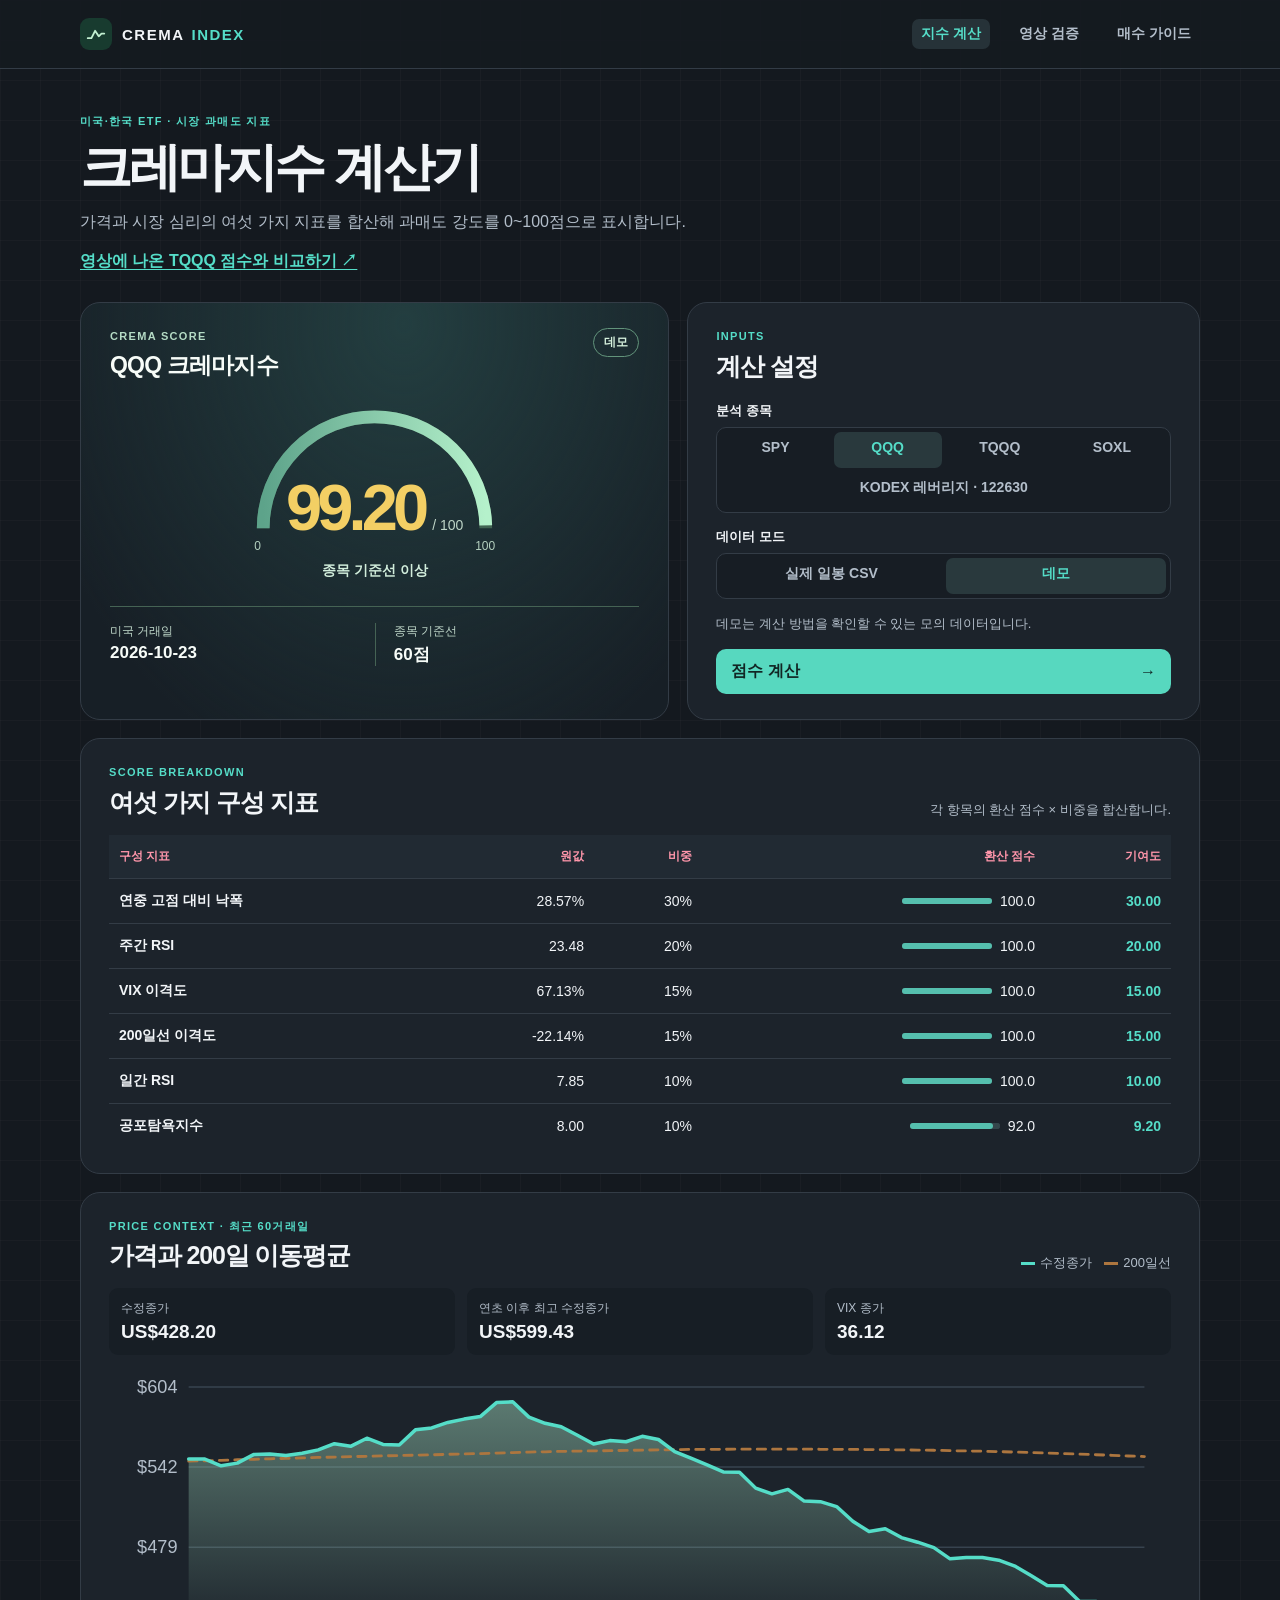
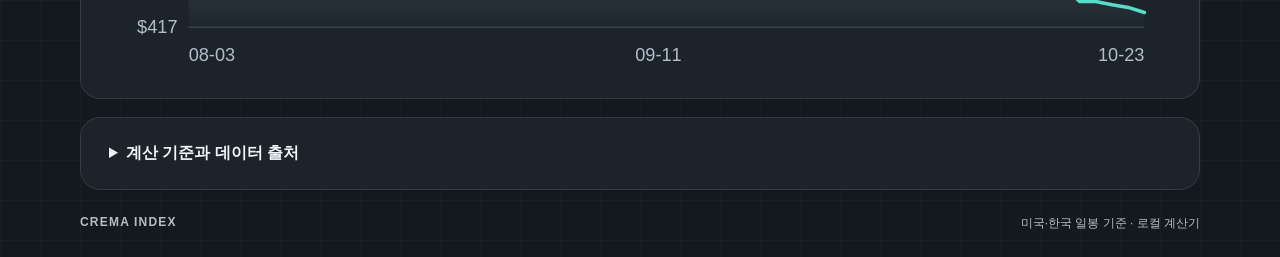
==== index.html @ ec77aab1 "Publish Crema Index web calculator" ====
<!doctype html>
<html lang="ko">
<head>
  <meta charset="utf-8">
  <meta name="viewport" content="width=device-width, initial-scale=1">
  <meta name="description" content="미국 ETF 크레마지수와 KODEX 레버리지 국내형 참고 점수 계산기">
  <title>크레마지수 계산기</title>
  <link rel="icon" type="image/svg+xml" href="./assets/crema.svg">
  <link rel="stylesheet" href="./assets/styles.css">
  <script src="./assets/calculator.js" defer></script>
  <script src="./assets/dashboard.js" defer></script>
</head>
<body>
  <header class="topbar">
    <div class="shell topbar-inner">
      <a class="brand" href="./" aria-label="크레마지수 계산기 홈">
        <span class="brand-mark" aria-hidden="true"><svg viewBox="0 0 24 24" fill="none"><path d="M3 16.5h4l4-8 4 6 3-3h3" stroke="currentColor" stroke-width="2" stroke-linecap="round" stroke-linejoin="round"/></svg></span>
        CREMA<span> INDEX</span>
      </a>
      <nav class="site-nav" aria-label="주 메뉴">
        <a href="./" aria-current="page">지수 계산</a>
        <a href="./verification.html">영상 검증</a>
        <a href="./guide.html">매수 가이드</a>
      </nav>
    </div>
  </header>
  <main class="shell">
    <div class="intro">
      <p class="eyebrow">미국·한국 ETF · 시장 과매도 지표</p>
      <h1>크레마지수 계산기</h1>
      <p>가격과 시장 심리의 여섯 가지 지표를 합산해 과매도 강도를 0~100점으로 표시합니다.</p>
      <p><a class="input-link" href="./verification.html">영상에 나온 TQQQ 점수와 비교하기 ↗</a></p>
    </div>

    <div class="overview">
      <section class="score-panel" aria-labelledby="score-heading">
        <div class="score-header">
          <div>
            <p class="score-kicker">CREMA SCORE</p>
            <h2 id="score-heading"><span id="score-ticker">QQQ</span> <span id="score-kind">크레마지수</span></h2>
          </div>
          <span class="data-badge" id="mode-badge">데모</span>
        </div>
        <div class="gauge" aria-hidden="true">
          <svg viewBox="0 0 250 130">
            <defs><linearGradient id="gauge-gradient"><stop stop-color="#5da38a"/><stop offset="1" stop-color="#b5f1cb"/></linearGradient></defs>
            <path class="gauge-track" d="M 20 119 A 105 105 0 0 1 230 119"/>
            <path id="gauge-fill" d="M 20 119 A 105 105 0 0 1 230 119" pathLength="100" stroke-dasharray="0 100"/>
          </svg>
          <div class="gauge-bounds"><span>0</span><span id="gauge-max">100</span></div>
        </div>
        <div class="score-readout"><strong id="total">—</strong><span id="score-max"> / 100</span></div>
        <p class="score-status" id="score-status" aria-live="polite">계산 준비 중</p>
        <div class="score-footer">
          <div><span id="market-label">미국 거래일</span><strong id="market-date">—</strong></div>
          <div><span>종목 기준선</span><strong id="threshold">60점</strong></div>
        </div>
      </section>

      <section class="card controls" aria-labelledby="controls-heading">
        <p class="eyebrow">INPUTS</p>
        <h2 id="controls-heading">계산 설정</h2>
        <form id="calculator">
          <fieldset>
            <legend>분석 종목</legend>
            <div class="segments tickers">
              <label><input type="radio" name="ticker" value="SPY"><span>SPY</span></label>
              <label><input type="radio" name="ticker" value="QQQ" checked><span>QQQ</span></label>
              <label><input type="radio" name="ticker" value="TQQQ"><span>TQQQ</span></label>
              <label><input type="radio" name="ticker" value="SOXL"><span>SOXL</span></label>
              <label><input type="radio" name="ticker" value="122630.KS"><span>KODEX 레버리지 · 122630</span></label>
            </div>
          </fieldset>
          <fieldset>
            <legend>데이터 모드</legend>
            <div class="segments">
              <label><input type="radio" name="mode" value="live"><span>실제 일봉 CSV</span></label>
              <label><input type="radio" name="mode" value="demo" checked><span>데모</span></label>
            </div>
          </fieldset>
          <p id="demo-help" class="input-help" hidden>데모는 계산 방법을 확인할 수 있는 모의 데이터입니다.</p>
          <fieldset id="price-controls" hidden>
            <legend>일봉 CSV · 브라우저에서만 읽습니다</legend>
            <label for="price-file">선택한 ETF 종가 CSV</label>
            <input id="price-file" type="file" accept=".csv,text/csv">
            <p class="input-help">Date,Close 열에 200거래일 이상의 분할·배당 조정 종가를 넣으세요. 연중 고점이 잘리지 않도록 그해 첫 거래일부터 포함하세요. RSI를 재현하려면 더 긴 이력을 사용하세요.</p>
            <div id="us-volatility-row">
              <label for="us-volatility">VIX 종가 CSV</label>
              <input id="us-volatility" type="file" accept=".csv,text/csv">
              <p class="input-help">Date,Close 열에 ETF와 날짜가 일치하는 최근 50거래일 이상의 VIX 종가를 넣으세요. <a class="input-link" href="https://www.cboe.com/tradable-products/vix/vix-historical-data/" target="_blank" rel="noopener">Cboe 데이터 ↗</a></p>
            </div>
            <p class="input-help">모의 데이터로 CSV 입력을 연습해 보세요. <a class="input-link" href="./assets/price-example.csv" download>ETF 예시</a> · <a class="input-link" href="./assets/vix-example.csv" download>VIX 예시</a> · <a class="input-link" href="./assets/fear-example.csv" download>심리 예시</a></p>
          </fieldset>
          <div id="sentiment-controls" hidden>
            <fieldset class="source-picker">
              <legend>공포탐욕지수</legend>
              <label><input type="radio" name="source" value="manual" checked> 직접 입력</label>
              <label><input type="radio" name="source" value="csv"> CSV</label>
            </fieldset>
            <div id="manual-inputs" hidden>
              <div class="input-row">
                <label for="sentiment">지수 값
                  <input id="sentiment" type="number" min="0" max="100" step="any" placeholder="0~100">
                </label>
                <label for="sentiment-date">관측 날짜
                  <input id="sentiment-date" type="date">
                </label>
              </div>
              <button id="use-market-date" type="button" class="date-action" hidden>가격 기준일 적용</button>
            </div>
            <div id="csv-inputs" hidden>
              <label for="sentiment-file">심리 CSV 파일</label>
              <input id="sentiment-file" type="file" accept=".csv,text/csv">
              <a class="input-link" href="./assets/sentiment-example.csv" download>CSV 예시 다운로드</a>
            </div>
            <p class="input-help">가격 기준일과 같은 날짜의 심리값을 사용합니다. <a class="input-link" href="https://www.cnn.com/markets/fear-and-greed" target="_blank" rel="noopener">CNN 지수 확인 ↗</a></p>
          </div>
          <fieldset id="korea-controls" hidden disabled>
            <legend>한국 시장 데이터 · 선택 입력</legend>
            <label for="korea-volatility">V-KOSPI 200 종가 CSV</label>
            <input id="korea-volatility" type="file" accept=".csv,text/csv">
            <p class="input-help">Date,Close 열에 가격 기준일을 포함한 최근 50개 한국 거래일 종가를 넣으세요. <a class="input-link" href="https://www.data.go.kr/data/15094807/openapi.do" target="_blank" rel="noopener">공식 데이터 안내 ↗</a></p>
            <div class="input-row">
              <label for="korea-fear">국내 심리 지수 값
                <input id="korea-fear" type="number" min="0" max="100" step="any" placeholder="0 공포 · 100 탐욕">
              </label>
              <label for="korea-fear-date">심리 관측 날짜
                <input id="korea-fear-date" type="date">
              </label>
            </div>
            <p class="input-help">국내 두 값이 모두 있으면 국내형 참고 총점을 표시합니다. ETF 가격만 있으면 가격 네 항목의 기여도 합계(75점 만점)가 표시됩니다.</p>
          </fieldset>
          <p class="input-help" id="soxl-note" hidden>SOXL에는 기존 여섯 항목을 적용합니다. SOXL 전용 매수 기준선은 설정하지 않았습니다. <a class="input-link" href="./guide.html#soxl">SOXL 사례 ↗</a></p>
          <button id="submit" type="submit">점수 계산 <span aria-hidden="true">→</span></button>
          <p class="form-message" id="form-message" role="status" aria-live="polite" hidden></p>
        </form>
      </section>
    </div>

    <section class="card breakdown" aria-labelledby="breakdown-heading">
      <div class="section-head">
        <div><p class="eyebrow">SCORE BREAKDOWN</p><h2 id="breakdown-heading">여섯 가지 구성 지표</h2></div>
        <p>각 항목의 환산 점수 × 비중을 합산합니다.</p>
      </div>
      <div class="table-wrap">
        <table>
          <thead><tr><th scope="col">구성 지표</th><th scope="col">원값</th><th scope="col">비중</th><th scope="col">환산 점수</th><th scope="col">기여도</th></tr></thead>
          <tbody id="components"><tr><td colspan="5" class="empty">계산 결과를 불러오고 있습니다.</td></tr></tbody>
        </table>
      </div>
    </section>

    <section class="card price-section" aria-labelledby="price-heading">
      <div class="section-head">
        <div><p class="eyebrow">PRICE CONTEXT · 최근 60거래일</p><h2 id="price-heading">가격과 200일 이동평균</h2></div>
        <div class="chart-legend"><span>수정종가</span><span>200일선</span></div>
      </div>
      <div class="snapshots">
        <div><span>수정종가</span><strong id="price">—</strong></div>
        <div><span>연초 이후 최고 수정종가</span><strong id="high">—</strong></div>
        <div><span id="volatility-label">VIX 종가</span><strong id="vix">—</strong></div>
      </div>
      <p id="chart-empty" class="empty">가격 이력을 불러오고 있습니다.</p>
      <svg id="chart" viewBox="0 0 760 220" role="img" aria-label="최근 60거래일 수정종가와 200일 이동평균선 비교" hidden>
        <defs><linearGradient id="chart-fill" x2="0" y2="1" gradientUnits="objectBoundingBox"><stop stop-color="#9ad0b6" stop-opacity=".5"/><stop offset="1" stop-color="#9ad0b6" stop-opacity=".02"/></linearGradient></defs>
        <g id="chart-grid"></g>
        <path id="price-area" fill="url(#chart-fill)"/>
        <polyline id="average-line" class="average-line"/>
        <polyline id="price-line" class="price-line"/>
      </svg>
    </section>

    <details class="card method" id="method">
      <summary>계산 기준과 데이터 출처</summary>
      <div class="method-body">
        <p>가격은 Yahoo Finance의 수정종가를 사용합니다. 미국은 뉴욕 시간 오후 6시, 한국은 서울 시간 오후 4시부터 당일 일봉을 조회합니다. 화면에 실제 거래일이 표시됩니다.</p>
        <p>낙폭 기준은 해당 달력 연도 내의 최고 수정종가입니다. RSI는 Wilder 14일·14주, VIX 기준은 ETF 거래일에 맞춘 50일 평균입니다. 주간 RSI는 금요일 라벨의 완료 주봉으로 계산합니다. <span id="weekly-date"></span></p>
        <p>각 지표는 선형 환산해 0~100점으로 제한하며, 공포탐욕지수는 100에서 원점수를 뺍니다. 기준선은 영상에 나온 SPY 40, QQQ 60, TQQQ 50입니다. <a class="input-link" href="https://www.youtube.com/watch?v=mtTPcSrlfb8&amp;t=345s" target="_blank" rel="noopener">영상 환산표 ↗</a></p>
        <p>SOXL은 미국 VIX와 CNN 지수를 사용합니다. 한국형은 V-KOSPI 200과 국내 심리값을 사용자가 제공합니다. 두 종목의 매수 기준선은 별도로 검증해야 합니다.</p>
        <p>이 점수는 정해진 계산 규칙에 따른 참고 지표입니다.</p>
      </div>
    </details>
    <footer><span>CREMA INDEX</span><span>미국·한국 일봉 기준 · 로컬 계산기</span></footer>
  </main>
</body>
</html>
---- assets/styles.css ----
:root {
  color-scheme: dark;
  --paper: #14191f;
  --white: #1c232b;
  --ink: #f2f5f8;
  --muted: #b3beca;
  --line: #333c46;
  --green: #55ddc8;
  --gold: #f3cf64;
  --pink: #ff96ab;
  font-family: "Segoe UI", "Malgun Gothic", "Apple SD Gothic Neo", sans-serif;
  color: var(--ink);
  background: var(--paper);
}

*, *::before, *::after { box-sizing: border-box; }
[hidden] { display: none !important; }
body { margin: 0; background-image: linear-gradient(#ffffff06 1px, transparent 1px), linear-gradient(90deg, #ffffff06 1px, transparent 1px); background-size: 40px 40px; }
a { color: var(--green); }
button, input { font: inherit; }
button, input[type="radio"], .segments label { cursor: pointer; }
:focus-visible { outline: 3px solid #428a6d; outline-offset: 3px; }
h1, h2, p { margin: 0; }
.shell { width: min(1120px, calc(100% - 64px)); margin-inline: auto; }
.topbar { border-bottom: 1px solid var(--line); background: #151a20ed; }
.topbar-inner { display: flex; min-height: 68px; align-items: center; justify-content: space-between; }
.brand { display: inline-flex; align-items: center; gap: 7px; color: var(--ink); text-decoration: none; font-size: 15px; font-weight: 800; letter-spacing: .10em; }
.brand > span:last-child { color: var(--green); }
.brand-mark { display: grid; place-items: center; width: 32px; height: 32px; margin-right: 3px; border-radius: 9px; background: #183b2f; color: #c2f0d1; }
.brand-mark svg { width: 22px; }
.site-nav { display: flex; align-items: center; gap: clamp(8px, 2vw, 20px); }
.site-nav a { padding: 6px 9px; border-radius: 7px; font-size: 14px; font-weight: 650; color: var(--muted); text-decoration: none; white-space: nowrap; }
.site-nav a[aria-current="page"] { background: #263238; color: var(--green); }
.intro { padding-block: 44px 28px; }
.eyebrow, .score-kicker { color: var(--green); font-size: 11px; font-weight: 800; letter-spacing: .12em; line-height: 1.5; }
.intro h1 { margin-top: 7px; font-size: clamp(32px, 5vw, 52px); line-height: 1.17; letter-spacing: -.065em; }
.intro > p:not(.eyebrow) { margin-top: 12px; color: var(--muted); line-height: 1.65; }
.overview { display: grid; grid-template-columns: minmax(0, 1.15fr) minmax(0, 1fr); gap: 18px; }
.card, .score-panel { min-width: 0; border: 1px solid var(--line); border-radius: 20px; }
.card { background: var(--white); padding: 25px 28px; }
.card h2 { margin-top: 5px; font-size: clamp(20px, 2.3vw, 25px); letter-spacing: -.045em; }
.score-panel { position: relative; overflow: hidden; padding: 25px 29px 21px; background: radial-gradient(ellipse at 55% 5%, #233e40, transparent 85%), #171f26; color: #f7fcf8; }
.score-header { display: flex; justify-content: space-between; align-items: flex-start; gap: 12px; }
.score-kicker { color: #b5dbc5; }
.score-header h2 { margin-top: 5px; font-size: 23px; letter-spacing: -.035em; }
.data-badge { border: 1px solid #62947b; border-radius: 999px; padding: 5px 10px; color: #d6f1dd; font-size: 12px; font-weight: 700; white-space: nowrap; }
.gauge { width: min(265px, 92%); margin: 21px auto 0; }
.gauge svg { display: block; width: 100%; overflow: visible; }
.gauge path { fill: none; stroke-width: 12; }
.gauge-track { stroke: #416352; }
#gauge-fill { stroke: url(#gauge-gradient); transition: stroke-dasharray .45s ease; }
.gauge-bounds { display: flex; justify-content: space-between; padding-inline: 12px; color: #b5d1c0; font-size: 12px; }
.score-readout { margin-top: -83px; text-align: center; font-variant-numeric: tabular-nums; }
.score-readout strong { color: var(--gold); font-size: clamp(38px, 5.6vw, 65px); font-weight: 750; letter-spacing: -.075em; }
.score-readout > span { margin-left: 4px; color: #c0d7c9; font-size: 14px; }
.score-status { min-height: 25px; margin-top: 17px; text-align: center; color: #d1eddb; font-size: 14px; font-weight: 650; }
.score-footer { display: grid; grid-template-columns: 1fr 1fr; border-top: 1px solid #456354; margin-top: 19px; padding-top: 16px; }
.score-footer > div + div { border-left: 1px solid #456354; padding-left: 18px; }
.score-footer span, .snapshots span { display: block; margin-bottom: 3px; color: #bfd7c9; font-size: 12px; }
.score-footer strong { font-size: 17px; font-variant-numeric: tabular-nums; }
.controls form { display: grid; gap: 15px; margin-top: 19px; }
fieldset { min-width: 0; margin: 0; border: 0; padding: 0; }
legend, .input-row label, #csv-inputs label { font-size: 13px; font-weight: 700; }
legend { padding: 0; margin-bottom: 7px; }
.segments { display: grid; grid-auto-flow: column; grid-auto-columns: 1fr; gap: 4px; padding: 4px; border: 1px solid var(--line); border-radius: 10px; background: #171d24; }
.segments.tickers { grid-auto-flow: row; grid-template-columns: repeat(4, minmax(0, 1fr)); }
.tickers label:last-child { grid-column: 1 / -1; }
.segments label { position: relative; min-width: 0; }
.segments input { position: absolute; opacity: 0; }
.segments span { display: block; min-height: 36px; border-radius: 7px; padding: 7px 5px; text-align: center; color: var(--muted); font-size: 14px; font-weight: 700; }
.segments input:checked + span { background: #29393d; color: var(--green); }
.segments input:focus-visible + span { outline: 2px solid #428a6d; outline-offset: 2px; }
.source-picker { display: flex; flex-wrap: wrap; gap: 13px; font-size: 14px; }
.source-picker input { accent-color: var(--green); }
.input-row { display: grid; grid-template-columns: minmax(0, 1fr) minmax(0, 1.25fr); gap: 9px; }
.input-row, #csv-inputs { margin-top: 10px; }
.input-row input, #sentiment-file, #korea-volatility { display: block; width: 100%; min-width: 0; margin-top: 5px; padding: 8px 9px; border: 1px solid #53606b; border-radius: 8px; background: #171d24; color: var(--ink); font-size: 14px; }
#korea-controls > label { font-size: 13px; font-weight: 700; }
#korea-controls > .input-help { margin-top: 7px; }
.input-help { color: var(--muted); font-size: 13px; line-height: 1.6; }
#sentiment-controls .input-help { margin-top: 8px; }
.input-link { color: var(--green); font-weight: 650; text-underline-offset: 3px; }
#csv-inputs .input-link { display: inline-block; margin-top: 6px; font-size: 13px; }
.date-action { display: inline-block; margin-top: 8px; padding: 5px 8px; border: 1px solid #53606b; border-radius: 7px; color: var(--green); background: transparent; font-size: 12px; }
#submit { display: flex; justify-content: space-between; align-items: center; border: 0; border-radius: 10px; padding: 12px 15px; background: #57d8bf; color: #112624; text-align: left; font-weight: 750; }
#submit:hover { background: #86e8d6; }
#submit:disabled { cursor: wait; opacity: .72; }
.form-message { padding: 8px 10px; border-radius: 7px; color: #ffe39c; background: #342c22; font-size: 13px; line-height: 1.5; }
.form-message[data-error="true"] { color: #ffb8c5; background: #40262e; }
.breakdown, .price-section, .method { margin-top: 18px; }
.section-head { display: flex; align-items: end; justify-content: space-between; gap: 14px; margin-bottom: 16px; }
.section-head > p, .chart-legend { color: var(--muted); font-size: 13px; }
.table-wrap { overflow-x: auto; }
table { width: 100%; border-collapse: collapse; font-size: 14px; font-variant-numeric: tabular-nums; }
th, td { padding: 13px 10px; border-bottom: 1px solid var(--line); text-align: right; white-space: nowrap; }
thead th { background: #212a33; color: var(--pink); font-size: 12px; }
thead th:first-child, tbody th { text-align: left; }
tbody tr:last-child > * { border-bottom: 0; }
.contribution { color: var(--green); font-weight: 800; }
.component-score { display: flex; align-items: center; justify-content: end; gap: 8px; }
progress { appearance: none; width: clamp(30px, 7vw, 94px); height: 6px; border: 0; border-radius: 5px; background: #34464b; }
progress::-webkit-progress-bar { border-radius: 5px; background: #34464b; }
progress::-webkit-progress-value { border-radius: 5px; background: #55bfae; }
progress::-moz-progress-bar { border-radius: 5px; background: #55bfae; }
.empty, tbody td.empty { padding: 20px 4px; text-align: center; color: var(--muted); font-size: 14px; }
.chart-legend { display: flex; flex-wrap: wrap; gap: 12px; }
.chart-legend span::before { display: inline-block; width: 14px; height: 3px; margin-right: 5px; vertical-align: middle; background: var(--green); content: ""; }
.chart-legend span + span::before { background: #ad763f; }
.snapshots { display: grid; grid-template-columns: repeat(3, 1fr); gap: 12px; margin-bottom: 11px; }
.snapshots div { min-width: 0; padding: 12px; border-radius: 9px; background: #171e25; }
.snapshots span { color: var(--muted); line-height: 1.45; }
.snapshots strong { font-size: 19px; font-variant-numeric: tabular-nums; }
#chart { display: block; width: 100%; height: auto; }
.chart-guide { stroke: #37434f; stroke-width: 1; }
.chart-label { fill: var(--muted); font-size: 13px; font-variant-numeric: tabular-nums; }
.price-line, .average-line { fill: none; stroke: var(--green); stroke-width: 2.5; stroke-linecap: round; stroke-linejoin: round; }
.average-line { stroke: #ad763f; stroke-dasharray: 6 5; stroke-width: 2; }
.method { scroll-margin-top: 18px; }
.method summary { cursor: pointer; font-weight: 700; }
.method-body { display: grid; gap: 10px; margin-top: 13px; color: var(--muted); font-size: 14px; line-height: 1.6; }
footer { display: flex; flex-wrap: wrap; justify-content: space-between; gap: 8px; padding-block: 25px; color: var(--muted); font-size: 12px; }
footer span:first-child { font-weight: 800; letter-spacing: .1em; }

@media (max-width: 760px) {
  .shell { width: calc(100% - 34px); }
  .intro { padding-block: 30px 21px; }
  .overview { grid-template-columns: 1fr; }
  .card, .score-panel { padding-inline: 19px; border-radius: 15px; }
  .score-readout { margin-top: -76px; }
  .score-readout strong { font-size: clamp(42px, 8vw, 62px); }
  .section-head { align-items: start; flex-direction: column; gap: 5px; }
}
@media (max-width: 420px) {
  .site-nav { gap: 1px; }
  .site-nav a { padding-inline: 5px; font-size: 12px; }
  .brand { gap: 4px; font-size: 12px; }
  .shell { width: calc(100% - 24px); }
  .card, .score-panel { padding-inline: 14px; }
  table { font-size: 12px; }
  th, td { padding-inline: 5px; }
  progress { display: none; }
  .snapshots { gap: 5px; }
  .snapshots div { padding-inline: 7px; }
  .snapshots strong { font-size: 16px; }
  .chart-label { font-size: 22px; }
}
@media (prefers-reduced-motion: reduce) {
  #gauge-fill { transition: none; }
}

#price-controls input[type=file] { max-width: 100%; width: 100%; margin: 5px 0; }
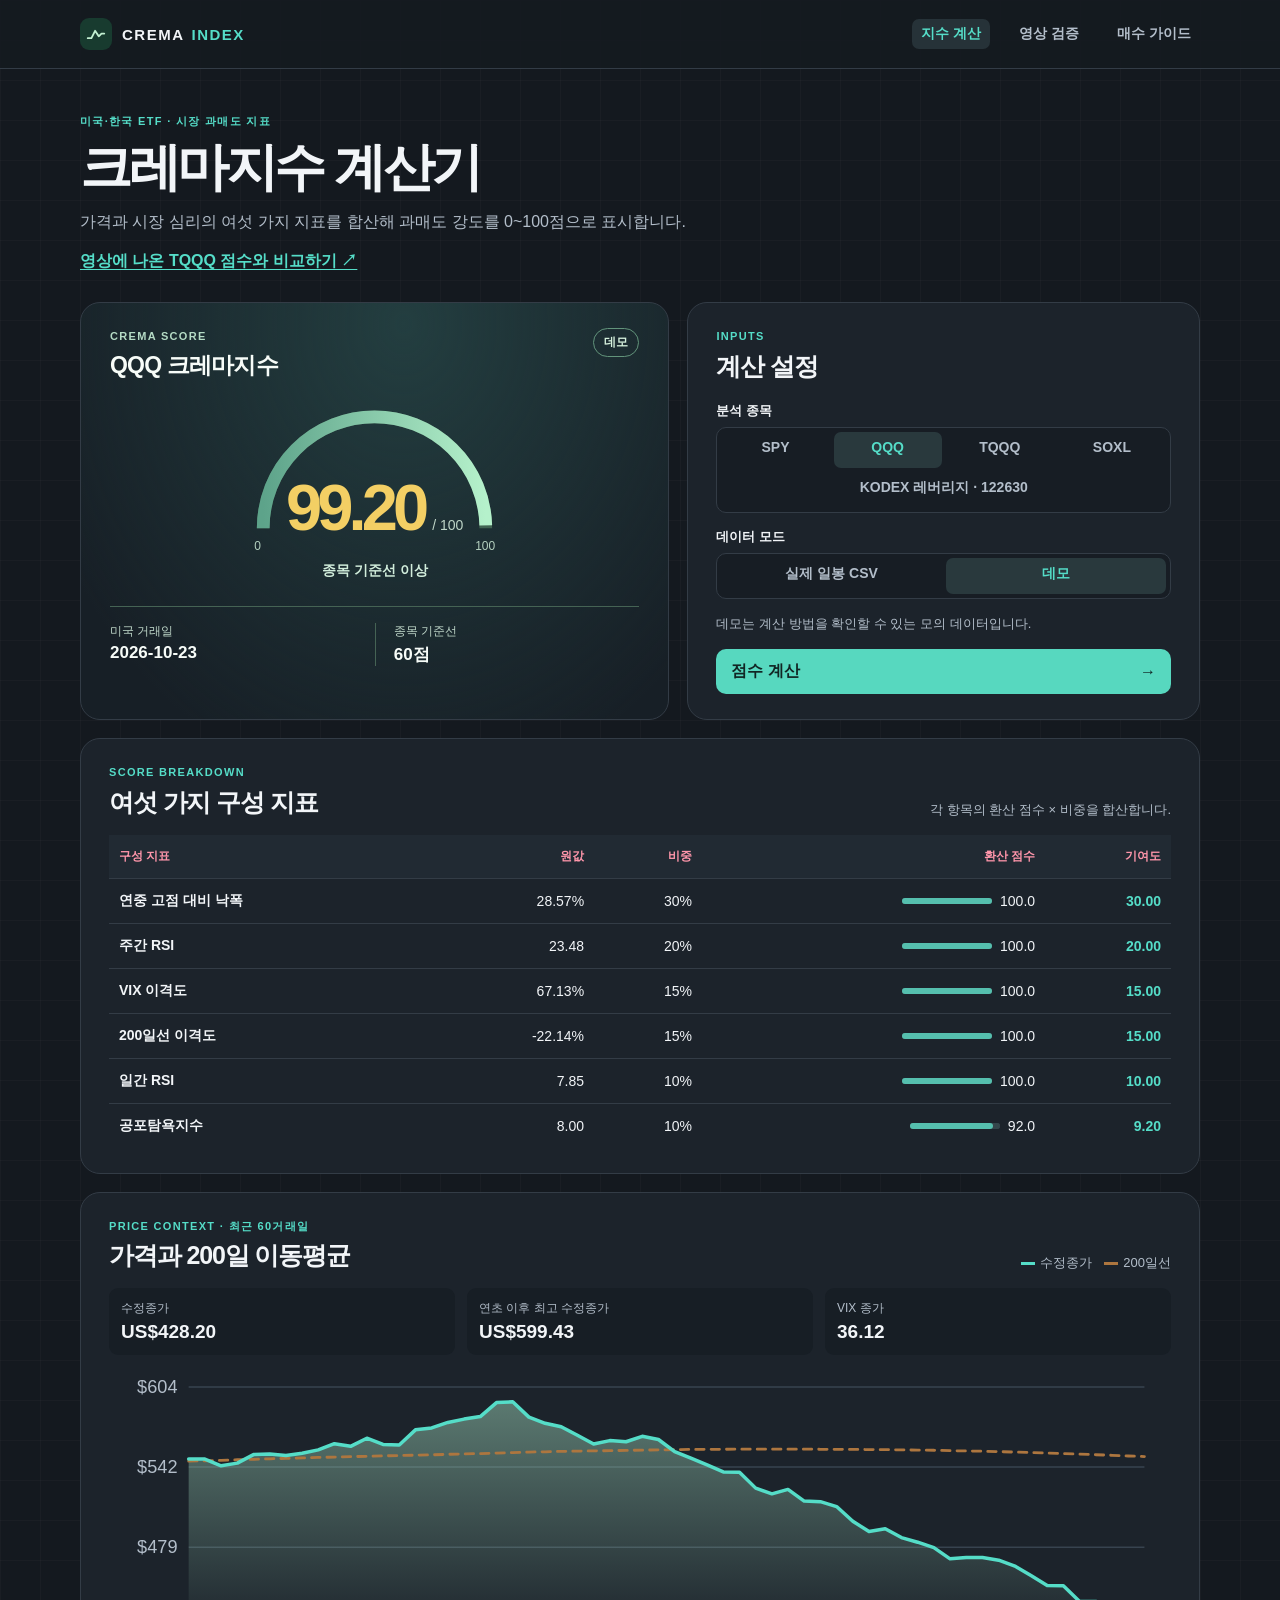
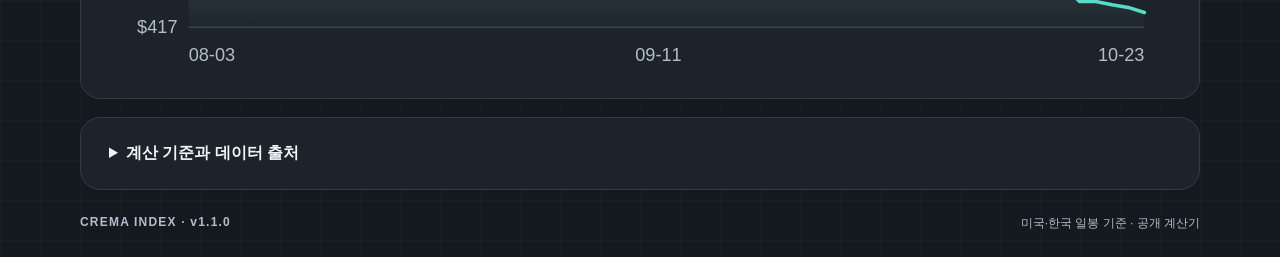
==== commit 770b9d0b: "Deploy Crema Index v1.1.0 Built from private source commit 794f4a66f1cfa4f6136239d91d4751c8a82b75c2." ====
--- a/index.html
+++ b/index.html
@@ -6,9 +6,9 @@
   <meta name="description" content="미국 ETF 크레마지수와 KODEX 레버리지 국내형 참고 점수 계산기">
   <title>크레마지수 계산기</title>
   <link rel="icon" type="image/svg+xml" href="./assets/crema.svg">
-  <link rel="stylesheet" href="./assets/styles.css">
-  <script src="./assets/calculator.js" defer></script>
-  <script src="./assets/dashboard.js" defer></script>
+  <link rel="stylesheet" href="./assets/styles.css?v=1.1.0">
+  <script src="./assets/calculator.js?v=1.1.0" defer></script>
+  <script src="./assets/dashboard.js?v=1.1.0" defer></script>
 </head>
 <body>
   <header class="topbar">
@@ -55,6 +55,7 @@
           <div><span id="market-label">미국 거래일</span><strong id="market-date">—</strong></div>
           <div><span>종목 기준선</span><strong id="threshold">60점</strong></div>
         </div>
+        <p class="score-status" id="as-of-note" aria-live="polite" hidden></p>
       </section>
 
       <section class="card controls" aria-labelledby="controls-heading">
@@ -79,6 +80,12 @@
             </div>
           </fieldset>
           <p id="demo-help" class="input-help" hidden>데모는 계산 방법을 확인할 수 있는 모의 데이터입니다.</p>
+          <div class="input-row" id="as-of-controls">
+            <label for="as-of">계산 기준일
+              <input id="as-of" name="as_of" type="date" aria-describedby="as-of-help">
+            </label>
+            <p class="input-help" id="as-of-help">비워 두면 최신 종가를 사용합니다. 종가가 없는 날은 이전 거래일을 사용합니다.</p>
+          </div>
           <fieldset id="price-controls" hidden>
             <legend>일봉 CSV · 브라우저에서만 읽습니다</legend>
             <label for="price-file">선택한 ETF 종가 CSV</label>
@@ -180,7 +187,7 @@
         <p>이 점수는 정해진 계산 규칙에 따른 참고 지표입니다.</p>
       </div>
     </details>
-    <footer><span>CREMA INDEX</span><span>미국·한국 일봉 기준 · 로컬 계산기</span></footer>
+    <footer><span>CREMA INDEX · v1.1.0</span><span>미국·한국 일봉 기준 · 공개 계산기</span></footer>
   </main>
 </body>
 </html>
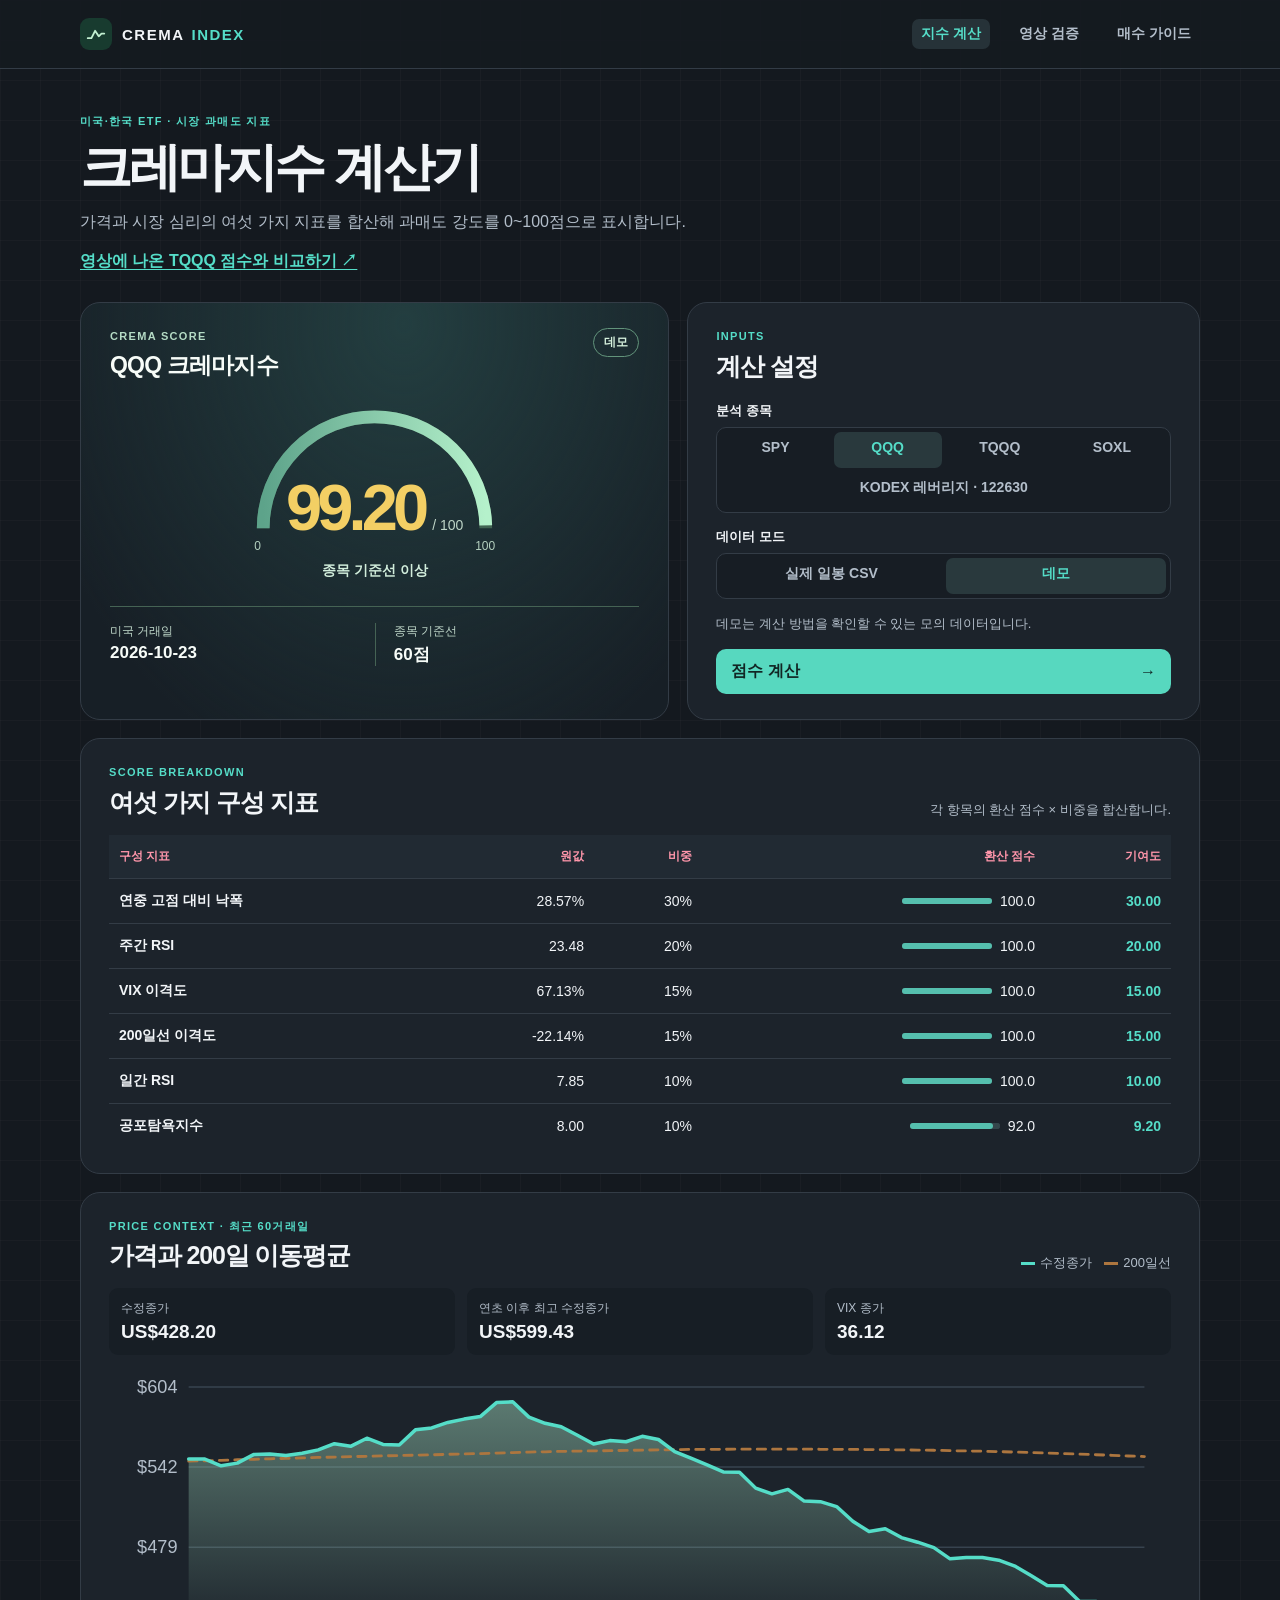
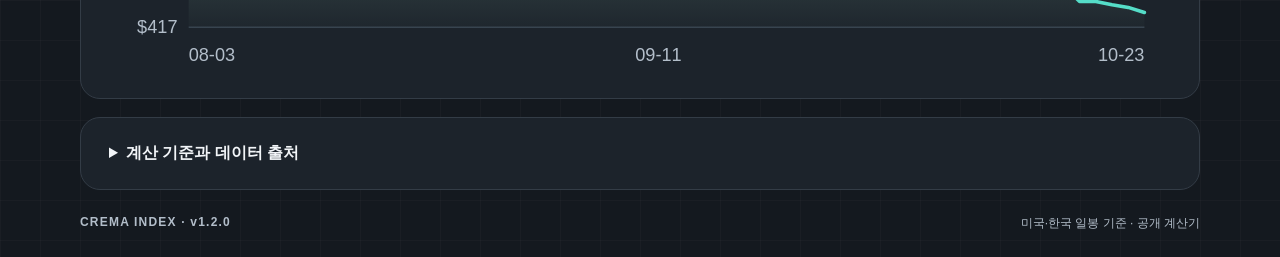
==== commit 91a1b5fd: "Deploy Crema Index v1.2.0 and prepare automatic market updates Built from source 5d1df38c4d79f249c6e" ====
--- a/index.html
+++ b/index.html
@@ -6,9 +6,9 @@
   <meta name="description" content="미국 ETF 크레마지수와 KODEX 레버리지 국내형 참고 점수 계산기">
   <title>크레마지수 계산기</title>
   <link rel="icon" type="image/svg+xml" href="./assets/crema.svg">
-  <link rel="stylesheet" href="./assets/styles.css?v=1.1.0">
-  <script src="./assets/calculator.js?v=1.1.0" defer></script>
-  <script src="./assets/dashboard.js?v=1.1.0" defer></script>
+  <link rel="stylesheet" href="./assets/styles.css?v=1.2.0">
+  <script src="./assets/calculator.js?v=1.2.0" defer></script>
+  <script src="./assets/dashboard.js?v=1.2.0" defer></script>
 </head>
 <body>
   <header class="topbar">
@@ -187,7 +187,7 @@
         <p>이 점수는 정해진 계산 규칙에 따른 참고 지표입니다.</p>
       </div>
     </details>
-    <footer><span>CREMA INDEX · v1.1.0</span><span>미국·한국 일봉 기준 · 공개 계산기</span></footer>
+    <footer><span>CREMA INDEX · v1.2.0</span><span>미국·한국 일봉 기준 · 공개 계산기</span></footer>
   </main>
 </body>
 </html>
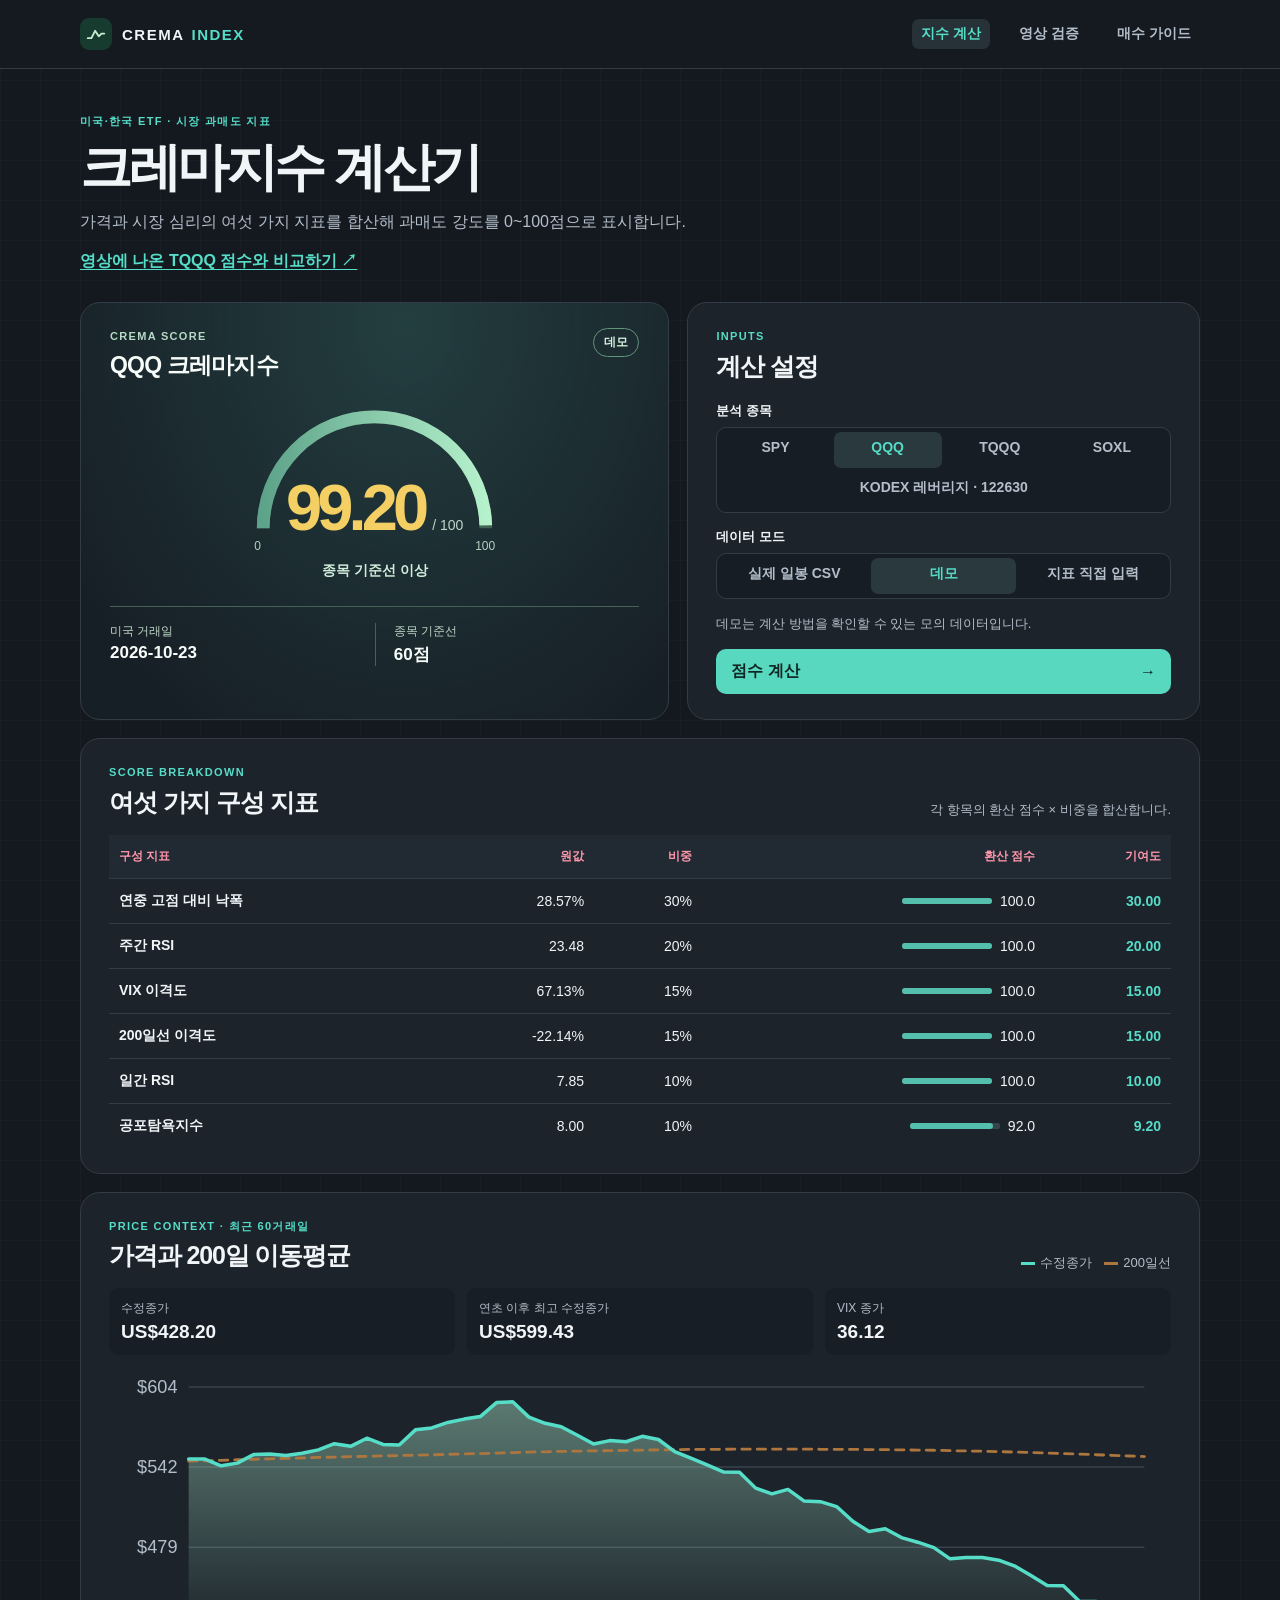
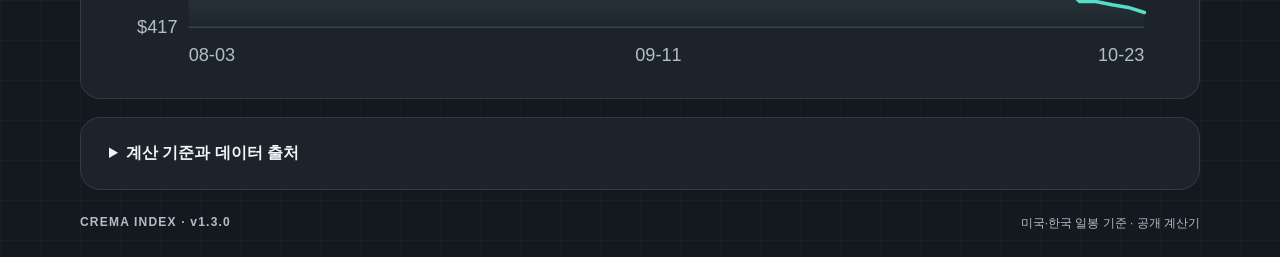
==== commit a232354b: "Publish six manual indicators in Crema Index v1.3.0 Built from source 471b1d4f60732dec89a80c8b70999a" ====
--- a/index.html
+++ b/index.html
@@ -6,9 +6,10 @@
   <meta name="description" content="미국 ETF 크레마지수와 KODEX 레버리지 국내형 참고 점수 계산기">
   <title>크레마지수 계산기</title>
   <link rel="icon" type="image/svg+xml" href="./assets/crema.svg">
-  <link rel="stylesheet" href="./assets/styles.css?v=1.2.0">
-  <script src="./assets/calculator.js?v=1.2.0" defer></script>
-  <script src="./assets/dashboard.js?v=1.2.0" defer></script>
+  <link rel="stylesheet" href="./assets/styles.css?v=1.3.0">
+  <script src="./assets/scoring.js?v=1.3.0" defer></script>
+  <script src="./assets/calculator.js?v=1.3.0" defer></script>
+  <script src="./assets/dashboard.js?v=1.3.0" defer></script>
 </head>
 <body>
   <header class="topbar">
@@ -77,6 +78,7 @@
             <div class="segments">
               <label><input type="radio" name="mode" value="live"><span>실제 일봉 CSV</span></label>
               <label><input type="radio" name="mode" value="demo" checked><span>데모</span></label>
+              <label><input type="radio" name="mode" value="manual"><span>지표 직접 입력</span></label>
             </div>
           </fieldset>
           <p id="demo-help" class="input-help" hidden>데모는 계산 방법을 확인할 수 있는 모의 데이터입니다.</p>
@@ -86,6 +88,47 @@
             </label>
             <p class="input-help" id="as-of-help">비워 두면 최신 종가를 사용합니다. 종가가 없는 날은 이전 거래일을 사용합니다.</p>
           </div>
+          <fieldset id="manual-metrics" hidden disabled>
+            <legend>6개 지표 직접 입력</legend>
+            <p class="input-help">같은 거래일 종가를 기준으로 원값을 입력하세요. 주간 RSI는 해당 날짜에 완료된 마지막 주봉을 사용합니다. 아래 숫자는 입력 방법을 보여주는 예시입니다.</p>
+            <div class="manual-metric">
+              <label for="metric-drawdown">1. 연중 고점 대비 낙폭 (%)</label>
+              <a class="input-link" id="manual-price-link" href="https://finance.yahoo.com/quote/QQQ/history/" target="_blank" rel="noopener">수정종가 표 ↗</a>
+              <input id="metric-drawdown" name="drawdown" type="number" min="0" max="100" step="any" placeholder="예: 8" aria-describedby="drawdown-help" required>
+              <p class="input-help" id="drawdown-help">선택한 해의 첫 거래일부터 기준일까지 <strong>Adj Close</strong> 열의 최고값과 기준일의 수정종가를 확인하세요. (1 − 기준일 수정종가 ÷ 연중 최고 수정종가) × 100을 입력합니다. 최고 100, 종가 92라면 <strong>8</strong>입니다.</p>
+            </div>
+            <div class="manual-metric">
+              <label for="metric-weekly">2. 주간 RSI (0~100)</label>
+              <a class="input-link manual-chart-link" href="https://www.tradingview.com/chart/?symbol=NASDAQ%3AQQQ&amp;interval=W" target="_blank" rel="noopener" data-interval="W">종목 주봉 차트 ↗</a>
+              <input id="metric-weekly" name="rsi_weekly" type="number" min="0" max="100" step="any" placeholder="예: 42.5" aria-describedby="weekly-help" required>
+              <p class="input-help" id="weekly-help">차트를 <strong>1주</strong>로 설정하고 기본 RSI를 추가하세요. 길이 14, 소스 종가(Close)를 사용합니다. 완료 주봉에 십자선을 놓고 RSI 본선 값을 읽습니다. 예를 들어 기준일이 목요일이면 직전 주봉의 값 <strong>42.5</strong>를 입력합니다.</p>
+            </div>
+            <div class="manual-metric">
+              <label for="metric-volatility" id="manual-volatility-label">3. VIX 이격도 (%)</label>
+              <a class="input-link" id="manual-volatility-link" href="https://www.cboe.com/tradable-products/vix/vix-historical-data/" target="_blank" rel="noopener">VIX 일별 종가 ↗</a>
+              <input id="metric-volatility" name="vix_dev" type="number" min="-100" step="any" placeholder="예: 20" aria-describedby="volatility-help" required>
+              <p class="input-help" id="volatility-help"><span id="manual-krx-hint" hidden>일별 값 링크에서 <strong>표</strong>를 선택하세요. <a class="input-link" href="https://data.krx.co.kr/contents/MDC/MDI/mdiLoader/index.cmd?menuId=MDC0201010303" target="_blank" rel="noopener">KRX 원자료(로그인) ↗</a> </span>변동성 지수의 <strong>종가(Close)</strong>를 확인하고, 선택 종목과 날짜가 일치하는 최근 50거래일 종가를 평균 내세요. 기준일을 포함합니다. (기준일 변동성 종가 ÷ 50거래일 평균 − 1) × 100입니다. 종가 24, 평균 20이면 <strong>20</strong>입니다.</p>
+            </div>
+            <div class="manual-metric">
+              <label for="metric-sma">4. 200일선 이격도 (%)</label>
+              <a class="input-link manual-chart-link" href="https://www.tradingview.com/chart/?symbol=NASDAQ%3AQQQ&amp;interval=D" target="_blank" rel="noopener" data-interval="D">종목 일봉 차트 ↗</a>
+              <input id="metric-sma" name="dist_200" type="number" min="-100" step="any" placeholder="예: -8" aria-describedby="sma-help" required>
+              <p class="input-help" id="sma-help">일봉에 <strong>단순 이동평균(SMA), 길이 200, 소스 종가(Close), 오프셋 0</strong>을 적용합니다. (기준일 수정종가 ÷ 당일 200일선 − 1) × 100을 입력하세요. 수정종가 92, 200일선 100이면 <strong>-8</strong>입니다.</p>
+            </div>
+            <div class="manual-metric">
+              <label for="metric-daily">5. 일간 RSI (0~100)</label>
+              <a class="input-link manual-chart-link" href="https://www.tradingview.com/chart/?symbol=NASDAQ%3AQQQ&amp;interval=D" target="_blank" rel="noopener" data-interval="D">종목 일봉 차트 ↗</a>
+              <input id="metric-daily" name="rsi_daily" type="number" min="0" max="100" step="any" placeholder="예: 36.2" aria-describedby="daily-help" required>
+              <p class="input-help" id="daily-help">차트를 <strong>1일</strong>로 설정하고 기본 RSI의 길이를 14, 소스를 종가(Close)로 지정하세요. 기준일 봉에 십자선을 놓고 RSI 본선을 읽습니다. 36.2가 표시되면 <strong>36.2</strong>를 입력합니다.</p>
+            </div>
+            <div class="manual-metric">
+              <label for="metric-sentiment" id="manual-sentiment-label">6. CNN 공포탐욕지수 (0~100)</label>
+              <a class="input-link" id="manual-sentiment-link" href="https://www.cnn.com/markets/fear-and-greed" target="_blank" rel="noopener">CNN 지수 ↗</a>
+              <input id="metric-sentiment" name="sentiment" type="number" min="0" max="100" step="any" placeholder="예: 66" aria-describedby="fear-help" required>
+              <p class="input-help" id="fear-help"><span id="manual-fear-us">CNN의 날짜별 차트에서 기준일의 마감 원점수를 읽으세요. 66이 표시되면 <strong>66</strong>을 입력합니다. 100에서 빼는 환산은 계산기가 합니다.</span><span id="manual-fear-kr" hidden>ScorePort에서 <strong>코스피</strong>를 선택하고 기준일의 0~100 점수를 읽으세요. 18이 표시되면 <strong>18</strong>을 입력합니다. 민간 지표를 적용한 국내형 참고 점수이며, 기준일 값이 표시되는 범위에서만 사용할 수 있습니다.</span></p>
+            </div>
+            <p class="input-help">차트에서는 가능하면 배당 조정을 켜고 기준일 봉의 값을 읽으세요. 데이터 제공처와 수정주가 방식에 따라 RSI·이동평균이 조금 달라질 수 있습니다.</p>
+          </fieldset>
           <fieldset id="price-controls" hidden>
             <legend>일봉 CSV · 브라우저에서만 읽습니다</legend>
             <label for="price-file">선택한 ETF 종가 CSV</label>
@@ -187,7 +230,7 @@
         <p>이 점수는 정해진 계산 규칙에 따른 참고 지표입니다.</p>
       </div>
     </details>
-    <footer><span>CREMA INDEX · v1.2.0</span><span>미국·한국 일봉 기준 · 공개 계산기</span></footer>
+    <footer><span>CREMA INDEX · v1.3.0</span><span>미국·한국 일봉 기준 · 공개 계산기</span></footer>
   </main>
 </body>
 </html>
--- a/assets/styles.css
+++ b/assets/styles.css
@@ -36,6 +36,7 @@
 .intro h1 { margin-top: 7px; font-size: clamp(32px, 5vw, 52px); line-height: 1.17; letter-spacing: -.065em; }
 .intro > p:not(.eyebrow) { margin-top: 12px; color: var(--muted); line-height: 1.65; }
 .overview { display: grid; grid-template-columns: minmax(0, 1.15fr) minmax(0, 1fr); gap: 18px; }
+.overview:has(#manual-metrics:not([hidden])) .score-panel { align-self: start; }
 .card, .score-panel { min-width: 0; border: 1px solid var(--line); border-radius: 20px; }
 .card { background: var(--white); padding: 25px 28px; }
 .card h2 { margin-top: 5px; font-size: clamp(20px, 2.3vw, 25px); letter-spacing: -.045em; }
@@ -74,7 +75,11 @@
 .source-picker input { accent-color: var(--green); }
 .input-row { display: grid; grid-template-columns: minmax(0, 1fr) minmax(0, 1.25fr); gap: 9px; }
 .input-row, #csv-inputs { margin-top: 10px; }
-.input-row input, #sentiment-file, #korea-volatility { display: block; width: 100%; min-width: 0; margin-top: 5px; padding: 8px 9px; border: 1px solid #53606b; border-radius: 8px; background: #171d24; color: var(--ink); font-size: 14px; }
+.input-row input, .manual-metric input, #sentiment-file, #korea-volatility { display: block; width: 100%; min-width: 0; margin-top: 5px; padding: 8px 9px; border: 1px solid #53606b; border-radius: 8px; background: #171d24; color: var(--ink); font-size: 14px; }
+.manual-metric { display: flex; flex-wrap: wrap; align-items: baseline; justify-content: space-between; gap: 4px 8px; margin: 12px 0; padding-top: 12px; border-top: 1px solid var(--line); }
+.manual-metric label { font-size: 13px; font-weight: 700; }
+.manual-metric .input-link { font-size: 13px; }
+.manual-metric .input-help { flex-basis: 100%; }
 #korea-controls > label { font-size: 13px; font-weight: 700; }
 #korea-controls > .input-help { margin-top: 7px; }
 .input-help { color: var(--muted); font-size: 13px; line-height: 1.6; }
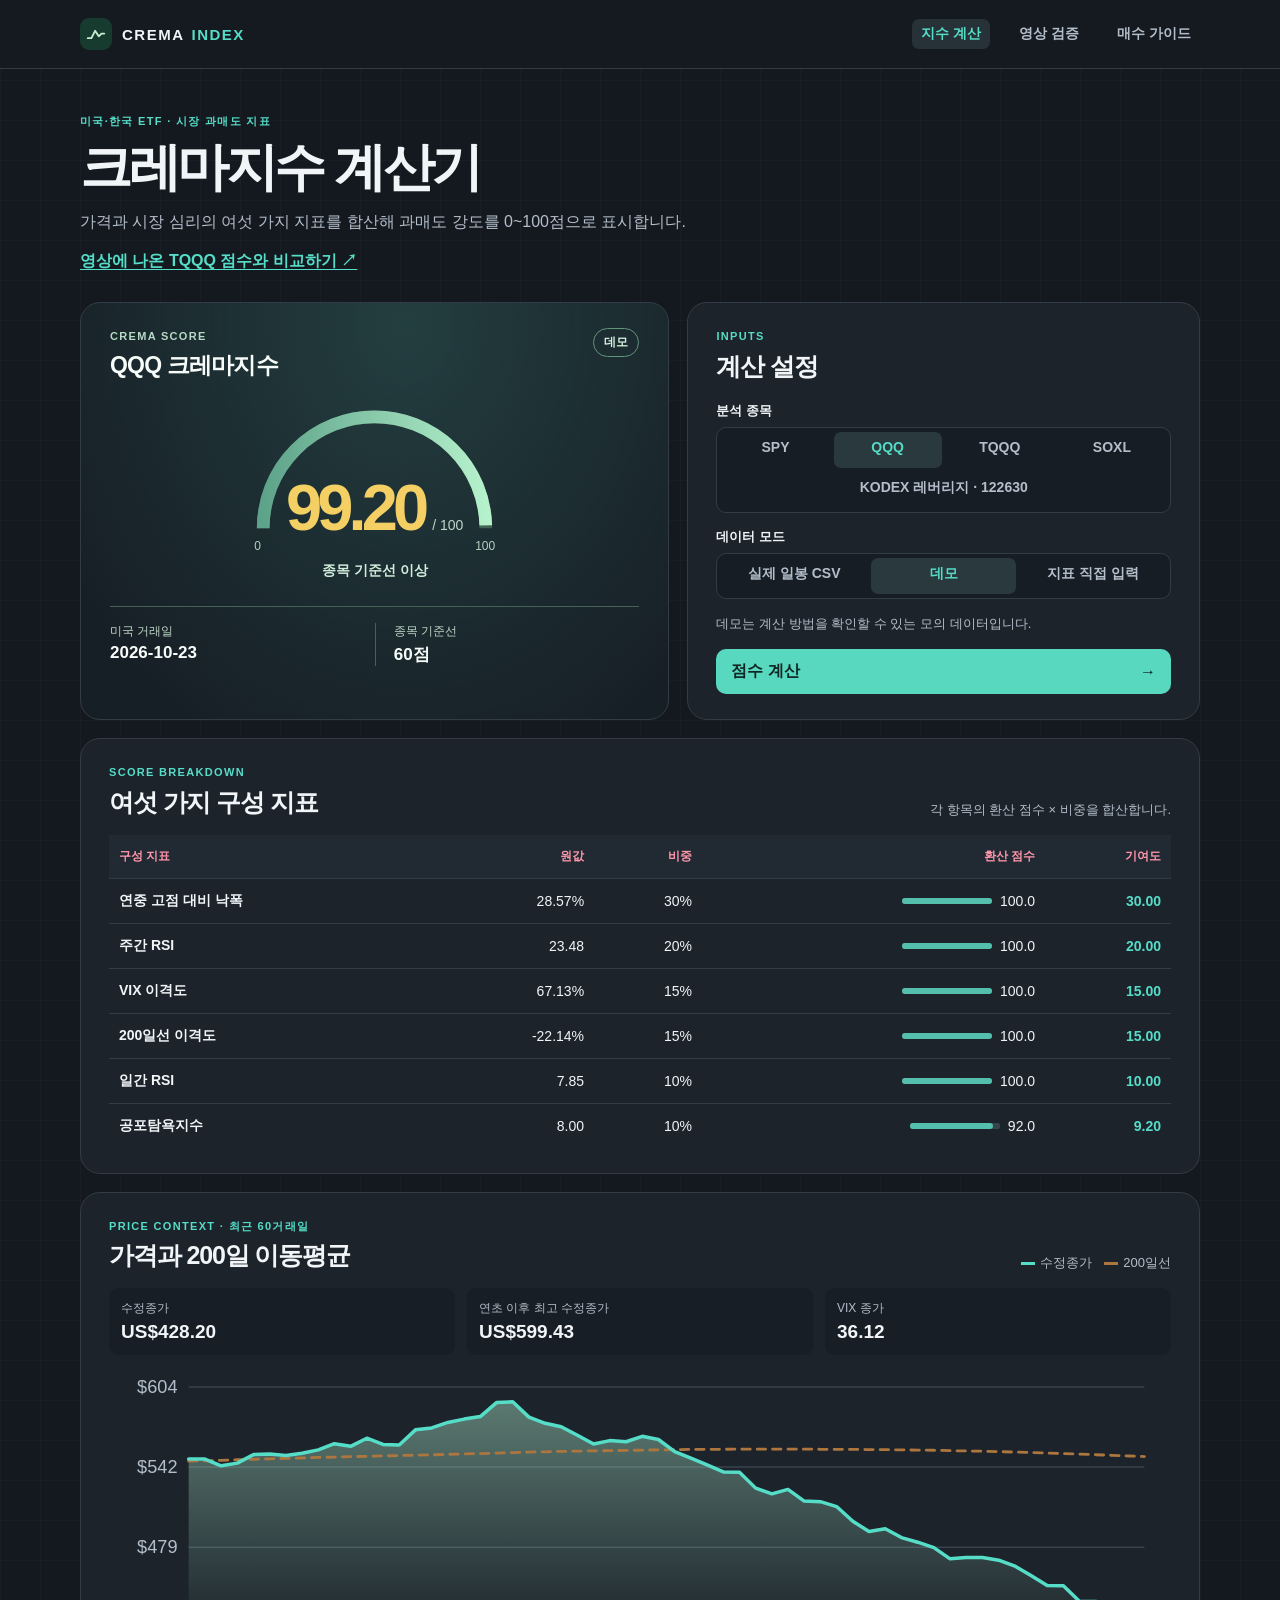
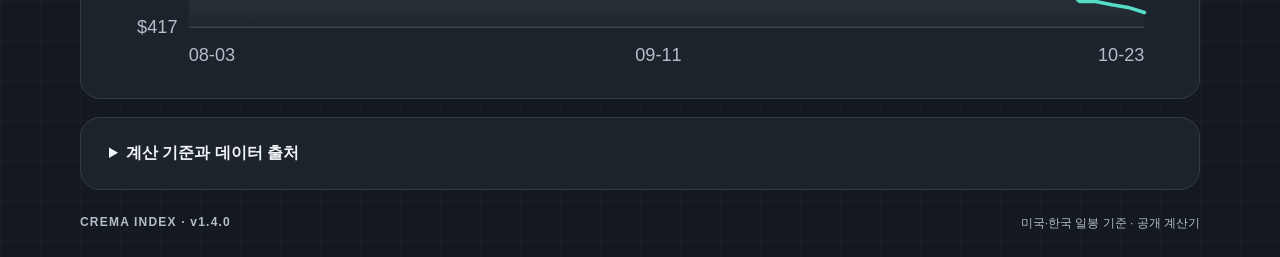
==== commit f5b0104c: "Publish local automatic input fill in Crema Index v1.4.0 Built from source 3d521a1838108e51070e7de1d" ====
--- a/index.html
+++ b/index.html
@@ -6,10 +6,11 @@
   <meta name="description" content="미국 ETF 크레마지수와 KODEX 레버리지 국내형 참고 점수 계산기">
   <title>크레마지수 계산기</title>
   <link rel="icon" type="image/svg+xml" href="./assets/crema.svg">
-  <link rel="stylesheet" href="./assets/styles.css?v=1.3.0">
-  <script src="./assets/scoring.js?v=1.3.0" defer></script>
-  <script src="./assets/calculator.js?v=1.3.0" defer></script>
-  <script src="./assets/dashboard.js?v=1.3.0" defer></script>
+  <link rel="stylesheet" href="./assets/styles.css?v=1.4.0">
+  <script src="./assets/scoring.js?v=1.4.0" defer></script>
+  <script src="./assets/handoff.js?v=1.4.0" defer></script>
+  <script src="./assets/calculator.js?v=1.4.0" defer></script>
+  <script src="./assets/dashboard.js?v=1.4.0" defer></script>
 </head>
 <body>
   <header class="topbar">
@@ -90,6 +91,16 @@
           </div>
           <fieldset id="manual-metrics" hidden disabled>
             <legend>6개 지표 직접 입력</legend>
+            <div id="local-fill-controls" hidden>
+              <div class="local-fill-row">
+                <button id="local-fill" type="button" class="date-action">내 PC에서 자동 채우기</button>
+                <label for="local-port">로컬 포트
+                  <select id="local-port"><option value="8766">8766</option><option value="8765">8765</option></select>
+                </label>
+              </div>
+              <p class="input-help">이 PC의 로컬 계산기를 실행한 상태에서 사용하세요. 가져올 수 있는 항목을 기준일에 맞춰 채웁니다.</p>
+              <p class="input-help" id="local-fill-note" role="status" hidden></p>
+            </div>
             <p class="input-help">같은 거래일 종가를 기준으로 원값을 입력하세요. 주간 RSI는 해당 날짜에 완료된 마지막 주봉을 사용합니다. 아래 숫자는 입력 방법을 보여주는 예시입니다.</p>
             <div class="manual-metric">
               <label for="metric-drawdown">1. 연중 고점 대비 낙폭 (%)</label>
@@ -230,7 +241,7 @@
         <p>이 점수는 정해진 계산 규칙에 따른 참고 지표입니다.</p>
       </div>
     </details>
-    <footer><span>CREMA INDEX · v1.3.0</span><span>미국·한국 일봉 기준 · 공개 계산기</span></footer>
+    <footer><span>CREMA INDEX · v1.4.0</span><span>미국·한국 일봉 기준 · 공개 계산기</span></footer>
   </main>
 </body>
 </html>
--- a/assets/styles.css
+++ b/assets/styles.css
@@ -80,6 +80,12 @@
 .manual-metric label { font-size: 13px; font-weight: 700; }
 .manual-metric .input-link { font-size: 13px; }
 .manual-metric .input-help { flex-basis: 100%; }
+.local-fill-row { display: flex; flex-wrap: wrap; align-items: center; gap: 8px 12px; margin-bottom: 5px; }
+.local-fill-row .date-action { margin-top: 0; }
+.local-fill-row label, .local-fill-row select { font-size: 13px; }
+.local-fill-row select { color: var(--ink); background: #171d24; border: 1px solid #53606b; border-radius: 7px; padding: 4px; }
+#local-fill-controls { margin-bottom: 12px; }
+#local-fill-note { color: var(--green); }
 #korea-controls > label { font-size: 13px; font-weight: 700; }
 #korea-controls > .input-help { margin-top: 7px; }
 .input-help { color: var(--muted); font-size: 13px; line-height: 1.6; }
